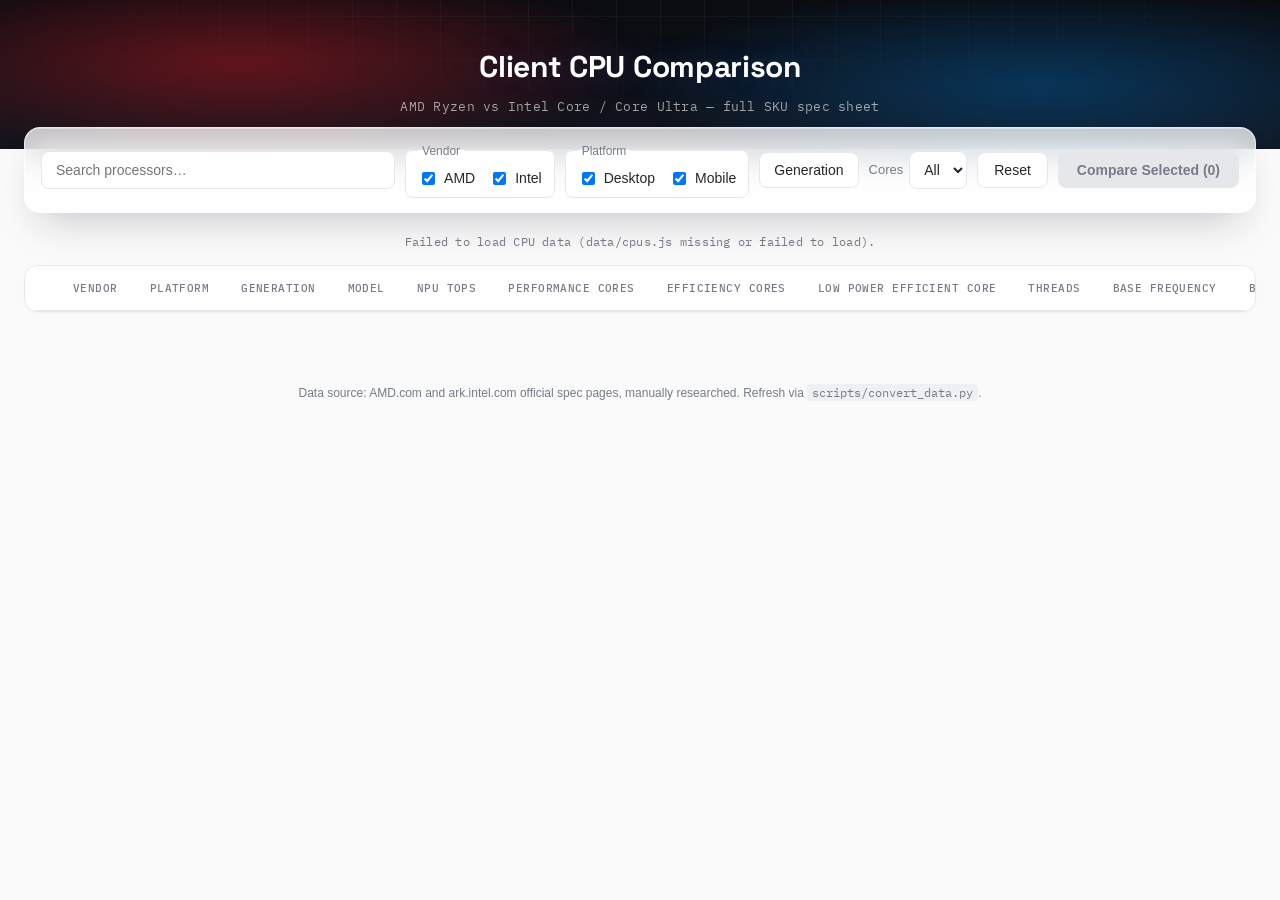
==== clientindex.html @ 338893f2 "Add files via upload" ====
<!DOCTYPE html>
<html lang="en">
<head>
<meta charset="UTF-8">
<meta name="viewport" content="width=device-width, initial-scale=1.0">
<title>AMD Ryzen vs Intel Core Client CPU Comparison</title>
<link rel="stylesheet" href="clientstyles.css">
</head>
<body>
<header class="site-header">
  <div class="header-inner">
    <h1>Client CPU Comparison</h1>
    <p class="subtitle">AMD Ryzen vs Intel Core / Core Ultra &mdash; full SKU spec sheet</p>
  </div>
</header>

<main class="container">
  <section class="controls" aria-label="Filters">
    <div class="controls-row">
      <input type="search" id="search-input" placeholder="Search processors&hellip;" aria-label="Search">

      <fieldset class="control control--checks" id="filter-vendor">
        <legend>Vendor</legend>
        <label><input type="checkbox" value="AMD" checked> AMD</label>
        <label><input type="checkbox" value="Intel" checked> Intel</label>
      </fieldset>

      <fieldset class="control control--checks" id="filter-platform">
        <legend>Platform</legend>
        <label><input type="checkbox" value="Desktop" checked> Desktop</label>
        <label><input type="checkbox" value="Mobile" checked> Mobile</label>
      </fieldset>

      <div class="control multiselect" id="filter-generation">
        <button type="button" class="multiselect-toggle">Generation <span class="ms-count"></span></button>
        <div class="multiselect-panel" hidden></div>
      </div>

      <label class="control">
        <span>Cores</span>
        <select id="filter-cores">
          <option value="">All</option>
        </select>
      </label>

      <button id="reset-filters" type="button" class="reset-btn">Reset</button>
      <button id="compare-btn" type="button" class="compare-btn" disabled>Compare Selected (0)</button>
    </div>
  </section>

  <div class="status-row">
    <span id="row-count">Loading&hellip;</span>
  </div>

  <section id="compare-panel" class="compare-panel" hidden>
    <div class="compare-panel-header">
      <h2>Comparison</h2>
      <button id="compare-close" type="button" class="reset-btn">Close</button>
    </div>
    <div id="compare-table-wrap"></div>
  </section>

  <div class="table-scroll">
    <table id="cpu-table">
      <thead>
        <tr>
          <th class="col-select"><span class="sr-only">Select</span></th>
          <th data-key="vendor" data-type="text">Vendor</th>
          <th data-key="platform" data-type="text">Platform</th>
          <th data-key="generation" data-type="text">Generation</th>
          <th data-key="name" data-type="text">Model</th>
          <th data-key="npuTops" data-type="num">NPU TOPS</th>
          <th data-key="pCores" data-type="num">Performance Cores</th>
          <th data-key="eCores" data-type="num">Efficiency Cores</th>
          <th data-key="lpECores" data-type="num">Low Power Efficient Core</th>
          <th data-key="threads" data-type="num">Threads</th>
          <th data-key="baseFreqGHz" data-type="num">Base Frequency</th>
          <th data-key="boostFreqGHz" data-type="num">Boost Frequency</th>
          <th data-key="cacheMB" data-type="num">Cache Memory</th>
          <th data-key="graphicsModel" data-type="text">Graphics</th>
          <th data-key="graphicsFreqGHz" data-type="num">Graphics Frequency (upto)</th>
          <th data-key="lithography" data-type="text">Processor Technology</th>
          <th data-key="tdpW" data-type="num">TDP</th>
        </tr>
      </thead>
      <tbody id="cpu-table-body">
      </tbody>
    </table>
  </div>
</main>

<footer class="site-footer">
  <p>Data source: AMD.com and ark.intel.com official spec pages, manually researched. Refresh via <code>scripts/convert_data.py</code>.</p>
</footer>

<script src="Clientcpus.js"></script>
<script src="clientapp.js"></script>
</body>
</html>
---- clientstyles.css ----
@import url('https://fonts.googleapis.com/css2?family=IBM+Plex+Mono:wght@400;500;600&family=Space+Grotesk:wght@500;600;700&display=swap');

:root {
  --amd-color: #ED1C24;
  --intel-color: #0071C5;
  --bg: #fafafa;
  --surface: #ffffff;
  --border: #e5e7eb;
  --text: #24262b;
  --text-muted: #767c87;
  --row-hover: #f4f6f9;
  --focus: #2f6fed;
  --ink: #0a0c11;
  --ink-2: #12151e;
  --font-display: "Space Grotesk", -apple-system, BlinkMacSystemFont, "Segoe UI", sans-serif;
  --font-mono: "IBM Plex Mono", ui-monospace, "SFMono-Regular", Menlo, Consolas, monospace;
  font-family: -apple-system, BlinkMacSystemFont, "Segoe UI", Roboto, Helvetica, Arial, sans-serif;
}

* { box-sizing: border-box; }

body {
  margin: 0;
  background: var(--bg);
  color: var(--text);
  font-size: 15px;
  line-height: 1.5;
}

:focus-visible {
  outline: 2px solid var(--focus);
  outline-offset: 2px;
  border-radius: 4px;
}

/* ---------- Header: silicon-die hero ---------- */

.site-header {
  position: relative;
  overflow: hidden;
  isolation: isolate;
  padding: 44px 24px 32px;
  text-align: center;
  background: linear-gradient(180deg, var(--ink) 0%, var(--ink-2) 100%);
  color: #fff;
}

.site-header::before {
  content: "";
  position: absolute;
  inset: 0;
  background-image:
    repeating-linear-gradient(0deg, rgba(255, 255, 255, 0.05) 0 1px, transparent 1px 44px),
    repeating-linear-gradient(90deg, rgba(255, 255, 255, 0.05) 0 1px, transparent 1px 44px);
  -webkit-mask-image: radial-gradient(ellipse 70% 100% at 50% 0%, black 0%, transparent 80%);
          mask-image: radial-gradient(ellipse 70% 100% at 50% 0%, black 0%, transparent 80%);
  pointer-events: none;
}

.site-header::after {
  content: "";
  position: absolute;
  inset: -30% -10%;
  background:
    radial-gradient(38% 60% at 24% 45%, rgba(237, 28, 36, 0.38), transparent 70%),
    radial-gradient(38% 60% at 76% 55%, rgba(0, 113, 197, 0.38), transparent 70%);
  filter: blur(6px);
  animation: duel-drift 16s ease-in-out infinite alternate;
  pointer-events: none;
}

@keyframes duel-drift {
  0%   { transform: translate(-2%, 0%) scale(1); }
  100% { transform: translate(2%, -2%) scale(1.05); }
}

.header-inner {
  position: relative;
  z-index: 1;
}

.header-inner h1 {
  margin: 0;
  font-family: var(--font-display);
  font-size: 30px;
  font-weight: 700;
  letter-spacing: -0.01em;
  text-shadow: 0 0 32px rgba(80, 140, 255, 0.25);
}

.subtitle {
  position: relative;
  z-index: 1;
  margin: 8px 0 0;
  color: rgba(255, 255, 255, 0.6);
  font-family: var(--font-mono);
  font-size: 13px;
  letter-spacing: 0.02em;
}

/* ---------- Layout ---------- */

.container {
  max-width: 1400px;
  margin: 0 auto;
  padding: 0 24px 40px;
}

.controls {
  display: flex;
  justify-content: center;
  margin: -22px 0 20px;
  position: relative;
  z-index: 5;
}

.controls-row {
  display: flex;
  flex-wrap: wrap;
  gap: 10px;
  align-items: center;
  width: 100%;
  background: rgba(255, 255, 255, 0.72);
  backdrop-filter: blur(18px) saturate(180%);
  -webkit-backdrop-filter: blur(18px) saturate(180%);
  border: 1px solid rgba(255, 255, 255, 0.6);
  box-shadow: 0 20px 40px -16px rgba(15, 23, 42, 0.25), 0 1px 0 rgba(255, 255, 255, 0.4) inset;
  border-radius: 16px;
  padding: 14px 16px;
}

#search-input {
  flex: 1 1 260px;
  min-width: 220px;
  padding: 10px 14px;
  border: 1px solid var(--border);
  border-radius: 8px;
  font-size: 14px;
  background: var(--surface);
  transition: box-shadow 0.15s ease, border-color 0.15s ease;
}

#search-input:focus, select:focus, input:focus {
  outline: none;
  border-color: var(--focus);
  box-shadow: 0 0 0 4px rgba(47, 111, 237, 0.15);
}

.control {
  display: flex;
  align-items: center;
  gap: 6px;
  font-size: 13px;
  color: var(--text-muted);
}

.control select {
  padding: 9px 10px;
  border: 1px solid var(--border);
  border-radius: 8px;
  font-size: 14px;
  background: var(--surface);
  color: var(--text);
}

.control--checks {
  border: 1px solid var(--border);
  border-radius: 8px;
  padding: 8px 12px;
  margin: 0;
  gap: 14px;
  background: var(--surface);
}

.control--checks legend {
  padding: 0 4px;
  font-size: 12px;
  color: var(--text-muted);
}

.control--checks label {
  display: inline-flex;
  align-items: center;
  gap: 6px;
  font-size: 14px;
  color: var(--text);
  cursor: pointer;
}

.range-control {
  display: flex;
  align-items: center;
  gap: 6px;
  font-size: 13px;
  color: var(--text-muted);
}

.range-control input[type="number"] {
  width: 72px;
  padding: 9px 8px;
  border: 1px solid var(--border);
  border-radius: 8px;
  font-size: 14px;
  background: var(--surface);
  color: var(--text);
}

.range-sep {
  color: var(--text-muted);
}

.multiselect {
  position: relative;
}

.multiselect-toggle {
  padding: 9px 14px;
  border: 1px solid var(--border);
  border-radius: 8px;
  background: var(--surface);
  color: var(--text);
  font-size: 14px;
  cursor: pointer;
  transition: transform 0.15s ease, box-shadow 0.15s ease, background 0.15s ease;
}

.multiselect-toggle:hover {
  background: var(--row-hover);
  transform: translateY(-1px);
  box-shadow: 0 4px 12px rgba(15, 23, 42, 0.08);
}

.ms-count {
  color: var(--focus);
  font-family: var(--font-mono);
  font-size: 12px;
}

.multiselect-panel {
  position: absolute;
  top: calc(100% + 6px);
  left: 0;
  z-index: 20;
  background: var(--surface);
  border: 1px solid var(--border);
  border-radius: 10px;
  padding: 8px;
  min-width: 220px;
  max-height: 280px;
  overflow-y: auto;
  box-shadow: 0 16px 40px rgba(15, 23, 42, 0.16);
  flex-direction: column;
  gap: 6px;
}

.multiselect-panel:not([hidden]) {
  display: flex;
}

.multiselect-panel label {
  display: flex;
  align-items: center;
  gap: 8px;
  font-size: 13px;
  color: var(--text);
  padding: 4px 6px;
  border-radius: 6px;
  cursor: pointer;
  white-space: nowrap;
}

.multiselect-panel label:hover {
  background: var(--row-hover);
}

.reset-btn {
  padding: 9px 16px;
  border: 1px solid var(--border);
  border-radius: 8px;
  background: var(--surface);
  color: var(--text);
  font-size: 14px;
  cursor: pointer;
  transition: background 0.15s ease, transform 0.15s ease, box-shadow 0.15s ease;
}

.reset-btn:hover {
  background: var(--row-hover);
  transform: translateY(-1px);
  box-shadow: 0 4px 12px rgba(15, 23, 42, 0.08);
}

.compare-btn {
  padding: 9px 18px;
  border: 1px solid transparent;
  border-radius: 8px;
  background: linear-gradient(135deg, var(--focus), #7c3aed);
  color: #fff;
  font-size: 14px;
  font-weight: 600;
  cursor: pointer;
  box-shadow: 0 6px 16px rgba(47, 111, 237, 0.35);
  transition: transform 0.15s ease, box-shadow 0.15s ease, background 0.15s ease, opacity 0.15s ease;
}

.compare-btn:hover:not(:disabled) {
  transform: translateY(-1px);
  box-shadow: 0 10px 24px rgba(47, 111, 237, 0.45);
}

.compare-btn:active:not(:disabled) {
  transform: translateY(0);
}

.compare-btn:disabled {
  background: var(--border);
  border-color: var(--border);
  color: var(--text-muted);
  box-shadow: none;
  cursor: not-allowed;
}

.sr-only {
  position: absolute;
  width: 1px;
  height: 1px;
  overflow: hidden;
  clip: rect(0, 0, 0, 0);
  white-space: nowrap;
}

.col-select {
  width: 36px;
  text-align: center;
}

thead th.col-select {
  cursor: default;
}

tbody td.col-select {
  text-align: center;
}

.status-row {
  text-align: center;
  margin: 0 0 14px;
  color: var(--text-muted);
  font-family: var(--font-mono);
  font-size: 12px;
  letter-spacing: 0.02em;
}

.table-scroll {
  background: var(--surface);
  border: 1px solid var(--border);
  border-radius: 14px;
  overflow: auto;
  max-height: 72vh;
  box-shadow: 0 1px 2px rgba(15, 23, 42, 0.04);
}

.table-scroll::-webkit-scrollbar {
  width: 10px;
  height: 10px;
}

.table-scroll::-webkit-scrollbar-track {
  background: transparent;
}

.table-scroll::-webkit-scrollbar-thumb {
  background: rgba(15, 23, 42, 0.15);
  border-radius: 8px;
}

.table-scroll::-webkit-scrollbar-thumb:hover {
  background: rgba(15, 23, 42, 0.28);
}

table {
  border-collapse: collapse;
  width: 100%;
  min-width: 760px;
}

thead th {
  position: sticky;
  top: 0;
  background: var(--surface);
  color: var(--text-muted);
  text-align: left;
  padding: 14px 16px;
  font-family: var(--font-mono);
  font-size: 11px;
  font-weight: 500;
  text-transform: uppercase;
  letter-spacing: 0.04em;
  cursor: pointer;
  user-select: none;
  white-space: nowrap;
  border-bottom: 1px solid var(--border);
  box-shadow: 0 1px 0 rgba(15, 23, 42, 0.02);
  z-index: 2;
}

thead th:hover {
  color: var(--text);
}

thead th .sort-indicator {
  margin-left: 5px;
  opacity: 0.6;
  font-size: 10px;
}

thead th.sorted {
  color: var(--focus);
}

thead th.sorted .sort-indicator {
  opacity: 1;
}

tbody td {
  padding: 12px 16px;
  border-bottom: 1px solid var(--border);
  white-space: nowrap;
}

tbody tr {
  border-left: 3px solid transparent;
  animation: row-in 0.3s ease both;
}

@keyframes row-in {
  from { opacity: 0; transform: translateY(2px); }
  to   { opacity: 1; transform: translateY(0); }
}

tbody tr:hover {
  background: var(--row-hover);
}

tbody tr.vendor-amd {
  border-left-color: var(--amd-color);
}

tbody tr.vendor-amd:hover {
  background: linear-gradient(90deg, rgba(237, 28, 36, 0.07), transparent 45%);
}

tbody tr.vendor-intel {
  border-left-color: var(--intel-color);
}

tbody tr.vendor-intel:hover {
  background: linear-gradient(90deg, rgba(0, 113, 197, 0.07), transparent 45%);
}

.vendor-badge {
  display: inline-block;
  padding: 3px 10px;
  border-radius: 999px;
  font-family: var(--font-mono);
  font-size: 11px;
  font-weight: 500;
  letter-spacing: 0.02em;
}

.vendor-badge--amd {
  background: linear-gradient(135deg, rgba(237, 28, 36, 0.14), rgba(237, 28, 36, 0.05));
  box-shadow: inset 0 0 0 1px rgba(237, 28, 36, 0.25);
  color: #b5151b;
}

.vendor-badge--intel {
  background: linear-gradient(135deg, rgba(0, 113, 197, 0.14), rgba(0, 113, 197, 0.05));
  box-shadow: inset 0 0 0 1px rgba(0, 113, 197, 0.25);
  color: #0071c5;
}

.cell-muted {
  color: #c2c6cd;
}

.spec-link {
  color: var(--focus);
  text-decoration: none;
  border-bottom: 1px dotted var(--focus);
}

.spec-link:hover {
  text-decoration: none;
  border-bottom-style: solid;
}

.no-results td {
  text-align: center;
  color: var(--text-muted);
  padding: 40px 12px;
  white-space: normal;
}

.site-footer {
  text-align: center;
  color: var(--text-muted);
  font-size: 12px;
  padding: 20px;
}

.site-footer code {
  background: #eef0f3;
  padding: 1px 5px;
  border-radius: 4px;
  font-family: var(--font-mono);
}

/* ---------- Compare panel ---------- */

.compare-panel {
  position: relative;
  background: rgba(255, 255, 255, 0.78);
  backdrop-filter: blur(18px) saturate(180%);
  -webkit-backdrop-filter: blur(18px) saturate(180%);
  border: 1px solid rgba(255, 255, 255, 0.6);
  border-radius: 14px;
  padding: 20px;
  margin-bottom: 20px;
  overflow: auto;
  box-shadow: 0 24px 60px -20px rgba(15, 23, 42, 0.3);
}

.compare-panel::before {
  content: "";
  position: absolute;
  top: 0;
  left: 0;
  right: 0;
  height: 3px;
  border-radius: 14px 14px 0 0;
  background: linear-gradient(90deg, var(--amd-color), var(--focus), var(--intel-color));
}

.compare-panel-header {
  display: flex;
  align-items: center;
  justify-content: space-between;
  margin-bottom: 14px;
}

.compare-panel-header h2 {
  margin: 0;
  font-family: var(--font-display);
  font-size: 17px;
  font-weight: 600;
}

.compare-table {
  border-collapse: collapse;
  width: 100%;
  min-width: 480px;
}

.compare-table th,
.compare-table td {
  padding: 10px 16px;
  border-bottom: 1px solid var(--border);
  text-align: left;
  white-space: nowrap;
}

.compare-table thead th {
  position: static;
  background: transparent;
  color: var(--text);
  cursor: default;
  vertical-align: top;
  text-transform: none;
  letter-spacing: normal;
  font-family: inherit;
  font-size: inherit;
  box-shadow: none;
  border-radius: 0;
}

.compare-table thead th.vendor-amd {
  box-shadow: inset 3px 0 0 var(--amd-color);
}

.compare-table thead th.vendor-intel {
  box-shadow: inset 3px 0 0 var(--intel-color);
}

.compare-col-name {
  font-family: var(--font-display);
  font-size: 14px;
  font-weight: 600;
  margin-bottom: 6px;
}

.compare-remove {
  background: transparent;
  border: 1px solid var(--border);
  color: var(--text-muted);
  border-radius: 6px;
  width: 22px;
  height: 22px;
  font-size: 14px;
  line-height: 1;
  cursor: pointer;
  transition: background 0.15s ease, color 0.15s ease;
}

.compare-remove:hover {
  background: var(--row-hover);
  color: var(--text);
}

.compare-label {
  font-weight: 500;
  color: var(--text-muted);
  font-family: var(--font-mono);
  font-size: 11px;
  text-transform: uppercase;
  letter-spacing: 0.03em;
}

.compare-best {
  background: linear-gradient(135deg, rgba(47, 111, 237, 0.12), rgba(124, 58, 237, 0.06));
  box-shadow: inset 0 0 0 1px rgba(47, 111, 237, 0.18);
  font-weight: 700;
  color: #1a4bb0;
}

@media (prefers-reduced-motion: reduce) {
  .site-header::after,
  tbody tr {
    animation: none;
  }
}
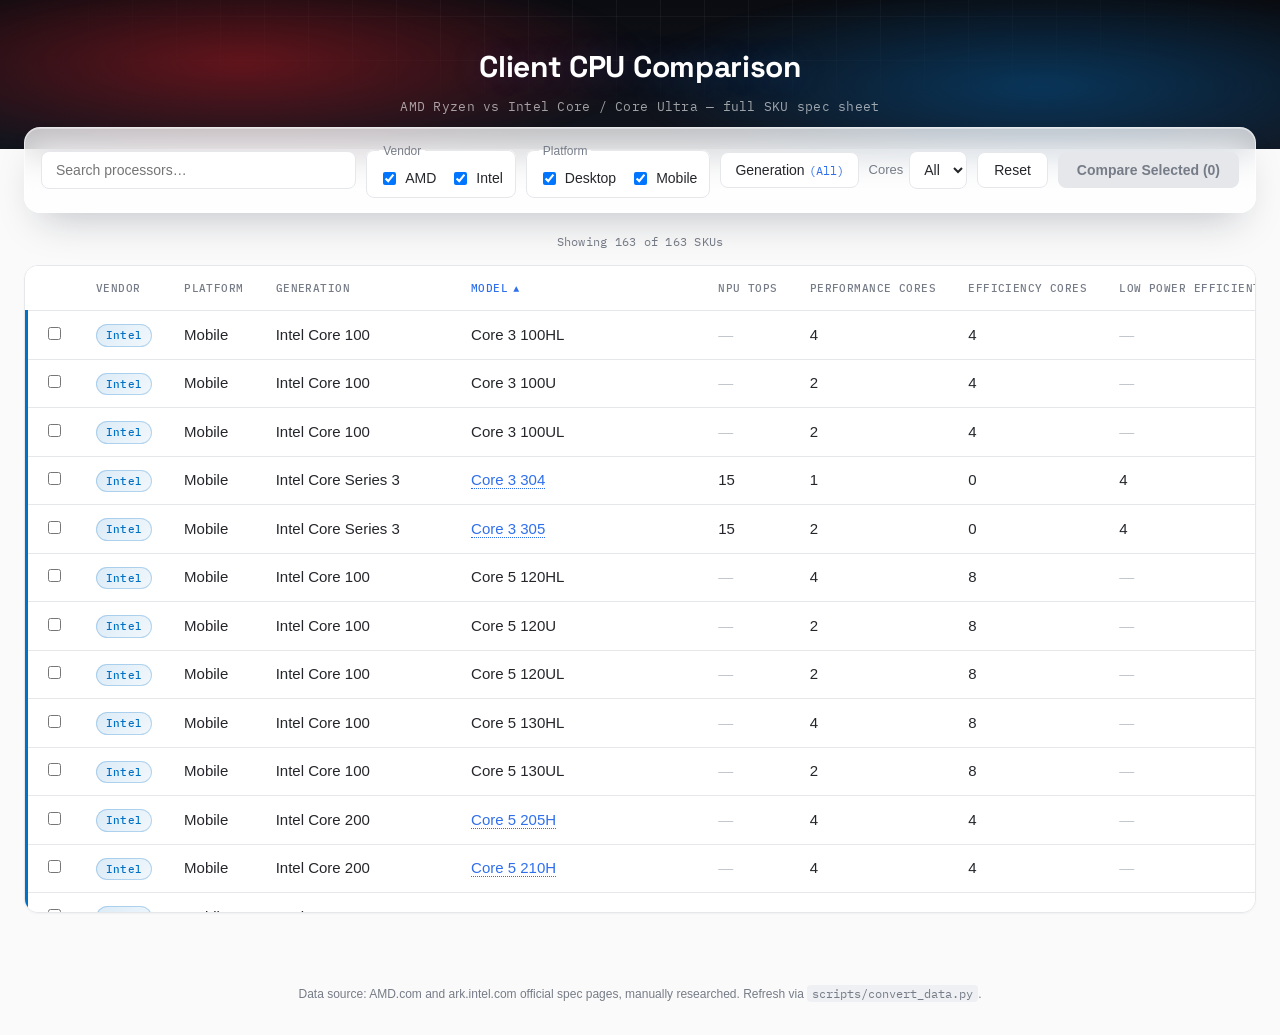
==== commit 51ef4652: "Update clientindex.html" ====
--- a/clientindex.html
+++ b/clientindex.html
@@ -93,7 +93,7 @@
   <p>Data source: AMD.com and ark.intel.com official spec pages, manually researched. Refresh via <code>scripts/convert_data.py</code>.</p>
 </footer>
 
-<script src="Clientcpus.js"></script>
+<script src="clientcpus.js"></script>
 <script src="clientapp.js"></script>
 </body>
 </html>
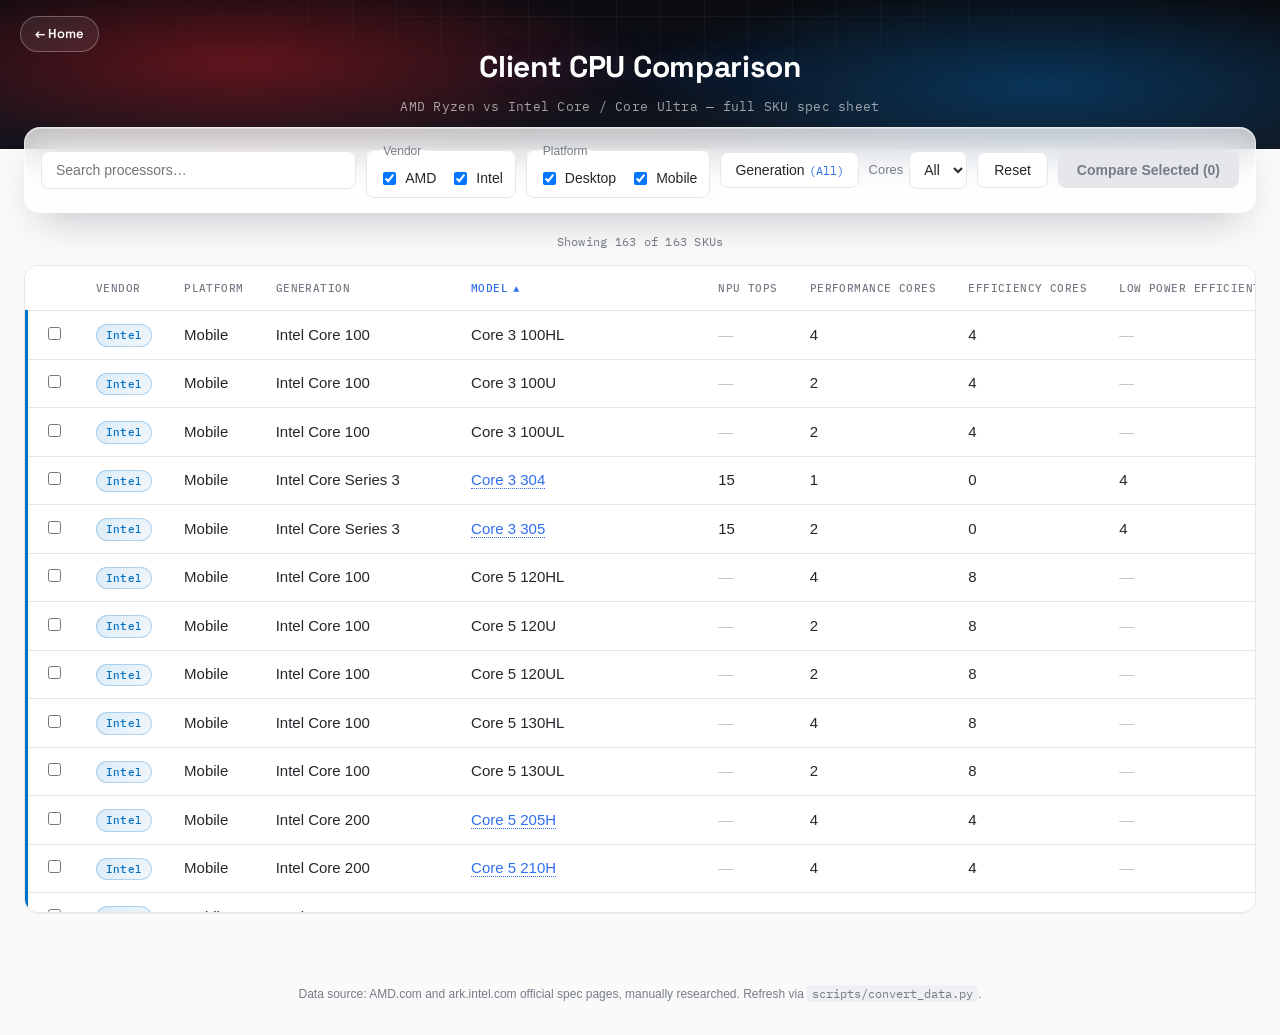
==== commit 45c08b44: "Home button, threads/data fixes, Perf/$, cleanup" ====
--- a/clientindex.html
+++ b/clientindex.html
@@ -8,6 +8,7 @@
 </head>
 <body>
 <header class="site-header">
+  <a class="home-btn" href="index.html" aria-label="Back to CPU Comparison Hub">&larr; Home</a>
   <div class="header-inner">
     <h1>Client CPU Comparison</h1>
     <p class="subtitle">AMD Ryzen vs Intel Core / Core Ultra &mdash; full SKU spec sheet</p>
--- a/clientstyles.css
+++ b/clientstyles.css
@@ -639,3 +639,44 @@
     animation: none;
   }
 }
+
+/* Home button: returns to the hub page (index.html) */
+.home-btn {
+  position: absolute;
+  top: 16px;
+  left: 20px;
+  z-index: 2;
+  display: inline-flex;
+  align-items: center;
+  gap: 6px;
+  padding: 7px 14px;
+  border: 1px solid rgba(255, 255, 255, 0.28);
+  border-radius: 999px;
+  background: rgba(255, 255, 255, 0.08);
+  color: #fff;
+  font-family: var(--font-display);
+  font-size: 13px;
+  font-weight: 600;
+  text-decoration: none;
+  backdrop-filter: blur(4px);
+  transition: background 0.15s ease, border-color 0.15s ease;
+}
+
+.home-btn:hover {
+  background: rgba(255, 255, 255, 0.18);
+  border-color: rgba(255, 255, 255, 0.5);
+}
+
+.home-btn:focus-visible {
+  outline: 2px solid var(--focus);
+  outline-offset: 2px;
+}
+
+@media (max-width: 600px) {
+  .home-btn {
+    position: relative;
+    top: auto;
+    left: auto;
+    margin-bottom: 14px;
+  }
+}
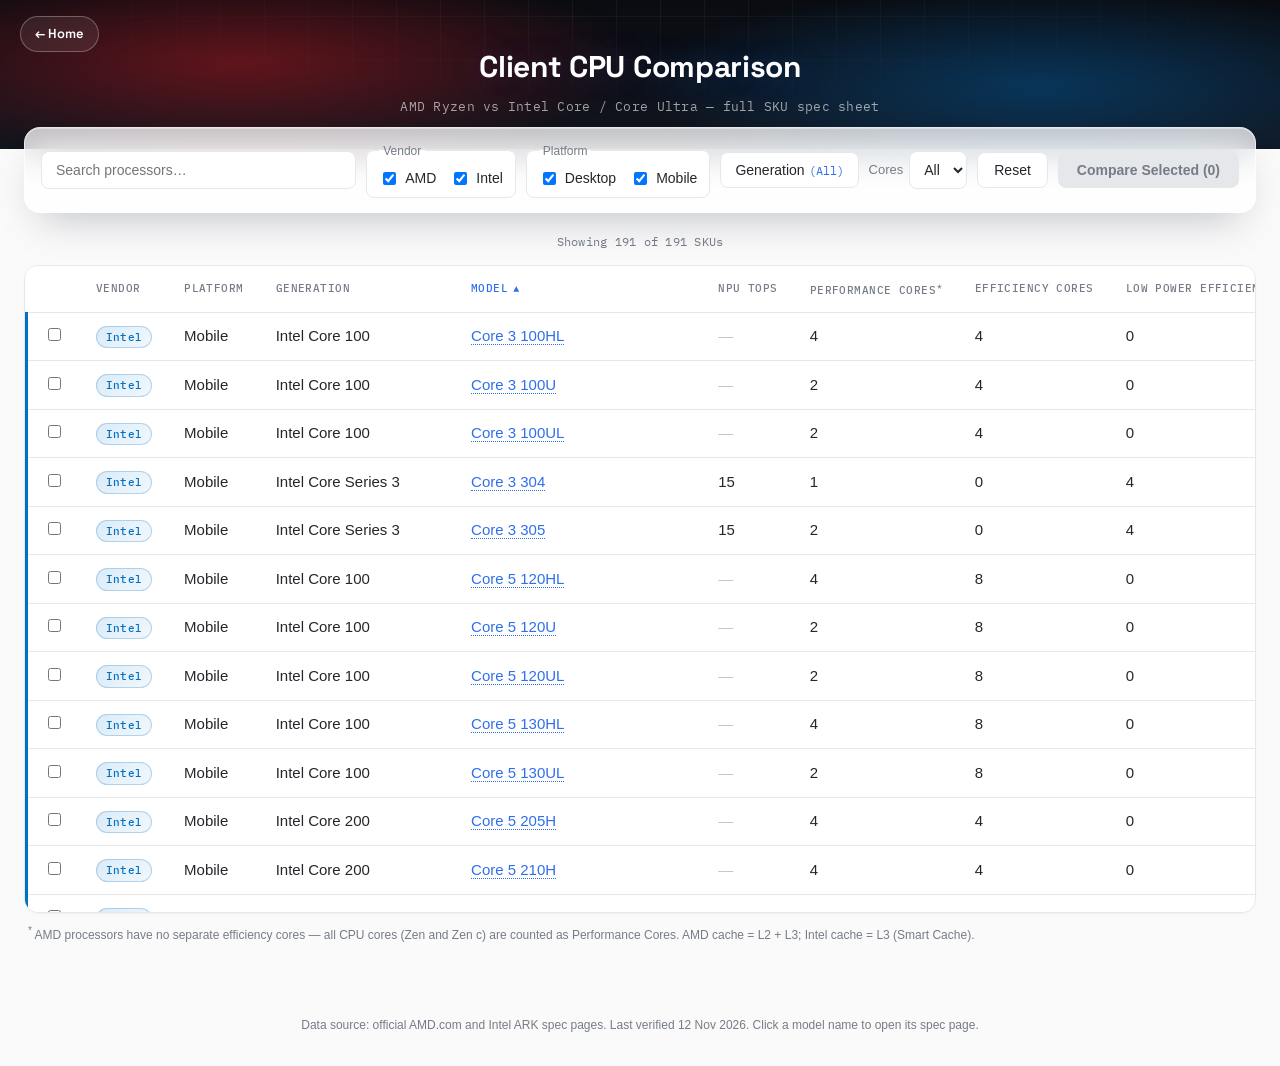
==== commit 83c013e4: "Client page: verified specs, 28 new SKUs, unit headers, AMD core/cache note" ====
--- a/clientindex.html
+++ b/clientindex.html
@@ -4,7 +4,7 @@
 <meta charset="UTF-8">
 <meta name="viewport" content="width=device-width, initial-scale=1.0">
 <title>AMD Ryzen vs Intel Core Client CPU Comparison</title>
-<link rel="stylesheet" href="clientstyles.css">
+<link rel="stylesheet" href="clientstyles.css?v=20261112d">
 </head>
 <body>
 <header class="site-header">
@@ -71,30 +71,31 @@
           <th data-key="generation" data-type="text">Generation</th>
           <th data-key="name" data-type="text">Model</th>
           <th data-key="npuTops" data-type="num">NPU TOPS</th>
-          <th data-key="pCores" data-type="num">Performance Cores</th>
+          <th data-key="pCores" data-type="num" title="AMD: all CPU cores (Zen + Zen c) are counted as Performance Cores; Efficiency / Low Power columns apply to Intel only.">Performance Cores<sup class="th-note">*</sup></th>
           <th data-key="eCores" data-type="num">Efficiency Cores</th>
           <th data-key="lpECores" data-type="num">Low Power Efficient Core</th>
           <th data-key="threads" data-type="num">Threads</th>
-          <th data-key="baseFreqGHz" data-type="num">Base Frequency</th>
-          <th data-key="boostFreqGHz" data-type="num">Boost Frequency</th>
-          <th data-key="cacheMB" data-type="num">Cache Memory</th>
+          <th data-key="baseFreqGHz" data-type="num">Base Frequency (GHz)</th>
+          <th data-key="boostFreqGHz" data-type="num">Boost Frequency (GHz)</th>
+          <th data-key="cacheMB" data-type="num" title="AMD: L2 + L3 cache. Intel: L3 (Smart Cache).">Cache Memory (MB)<sup class="th-note">*</sup></th>
           <th data-key="graphicsModel" data-type="text">Graphics</th>
-          <th data-key="graphicsFreqGHz" data-type="num">Graphics Frequency (upto)</th>
+          <th data-key="graphicsFreqGHz" data-type="num">Graphics Frequency (GHz, up to)</th>
           <th data-key="lithography" data-type="text">Processor Technology</th>
-          <th data-key="tdpW" data-type="num">TDP</th>
+          <th data-key="tdpW" data-type="num">TDP (W)</th>
         </tr>
       </thead>
       <tbody id="cpu-table-body">
       </tbody>
     </table>
   </div>
+  <p class="table-note"><sup>*</sup> AMD processors have no separate efficiency cores &mdash; all CPU cores (Zen and Zen&nbsp;c) are counted as Performance Cores. AMD cache = L2&nbsp;+&nbsp;L3; Intel cache = L3 (Smart Cache).</p>
 </main>
 
 <footer class="site-footer">
-  <p>Data source: AMD.com and ark.intel.com official spec pages, manually researched. Refresh via <code>scripts/convert_data.py</code>.</p>
+  <p>Data source: official AMD.com and Intel ARK spec pages. Last verified 12 Nov 2026. Click a model name to open its spec page.</p>
 </footer>
 
-<script src="clientcpus.js"></script>
-<script src="clientapp.js"></script>
+<script src="clientcpus.js?v=20261112d"></script>
+<script src="clientapp.js?v=20261112d"></script>
 </body>
 </html>
--- a/clientstyles.css
+++ b/clientstyles.css
@@ -514,6 +514,19 @@
   padding: 1px 5px;
   border-radius: 4px;
   font-family: var(--font-mono);
+}
+
+.table-note {
+  margin: 10px 4px 0;
+  color: var(--text-muted);
+  font-size: 12px;
+  line-height: 1.5;
+}
+
+.th-note {
+  font-size: 0.75em;
+  margin-left: 1px;
+  color: var(--text-muted);
 }
 
 /* ---------- Compare panel ---------- */
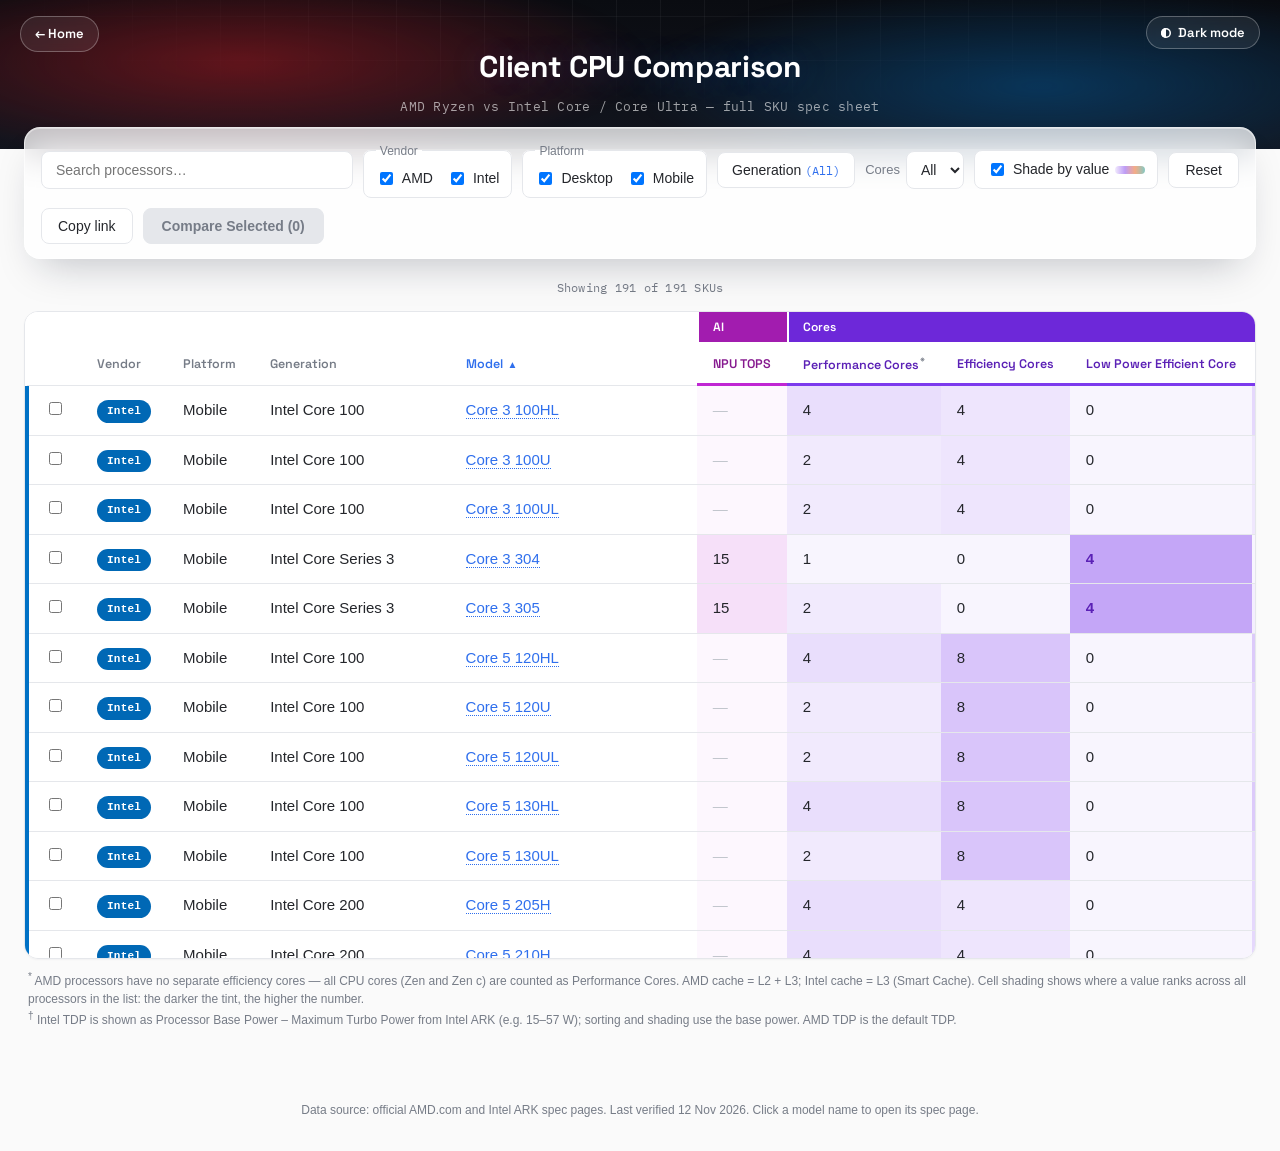
==== commit 80dbe6bf: "Client page: colours, dark mode, shareable links, Intel TDP base-max turbo" ====
--- a/clientindex.html
+++ b/clientindex.html
@@ -4,11 +4,23 @@
 <meta charset="UTF-8">
 <meta name="viewport" content="width=device-width, initial-scale=1.0">
 <title>AMD Ryzen vs Intel Core Client CPU Comparison</title>
-<link rel="stylesheet" href="clientstyles.css?v=20261112d">
+<link rel="stylesheet" href="clientstyles.css?v=20261112g">
+<script>
+  // Apply the saved (or system) colour theme before the page paints, to avoid a flash.
+  (function () {
+    var t = null;
+    try { t = localStorage.getItem("cpu-theme"); } catch (e) {}
+    if (t !== "dark" && t !== "light") {
+      t = window.matchMedia && window.matchMedia("(prefers-color-scheme: dark)").matches ? "dark" : "light";
+    }
+    document.documentElement.setAttribute("data-theme", t);
+  })();
+</script>
 </head>
 <body>
 <header class="site-header">
   <a class="home-btn" href="index.html" aria-label="Back to CPU Comparison Hub">&larr; Home</a>
+  <button type="button" class="theme-btn" id="theme-toggle" aria-pressed="false">Dark mode</button>
   <div class="header-inner">
     <h1>Client CPU Comparison</h1>
     <p class="subtitle">AMD Ryzen vs Intel Core / Core Ultra &mdash; full SKU spec sheet</p>
@@ -44,7 +56,12 @@
         </select>
       </label>
 
+      <label class="control heat-toggle" title="Tint each number by where it ranks among all processors: darker = higher">
+        <input type="checkbox" id="heat-toggle" checked> Shade by value
+      </label>
+
       <button id="reset-filters" type="button" class="reset-btn">Reset</button>
+      <button id="copy-link" type="button" class="reset-btn copy-link-btn" title="Copy a link to this exact view: search, filters, sort and the processors selected for comparison">Copy link</button>
       <button id="compare-btn" type="button" class="compare-btn" disabled>Compare Selected (0)</button>
     </div>
   </section>
@@ -64,38 +81,47 @@
   <div class="table-scroll">
     <table id="cpu-table">
       <thead>
-        <tr>
+        <tr class="group-band" aria-hidden="true">
+          <th colspan="5" class="band-id"></th>
+          <th class="g-ai">AI</th>
+          <th colspan="4" class="g-cores">Cores</th>
+          <th colspan="2" class="g-clocks">Clock speed</th>
+          <th class="g-cache">Cache</th>
+          <th colspan="2" class="g-gfx">Graphics</th>
+          <th colspan="2" class="g-power">Process &amp; power</th>
+        </tr>
+        <tr class="col-heads">
           <th class="col-select"><span class="sr-only">Select</span></th>
           <th data-key="vendor" data-type="text">Vendor</th>
           <th data-key="platform" data-type="text">Platform</th>
           <th data-key="generation" data-type="text">Generation</th>
           <th data-key="name" data-type="text">Model</th>
-          <th data-key="npuTops" data-type="num">NPU TOPS</th>
-          <th data-key="pCores" data-type="num" title="AMD: all CPU cores (Zen + Zen c) are counted as Performance Cores; Efficiency / Low Power columns apply to Intel only.">Performance Cores<sup class="th-note">*</sup></th>
-          <th data-key="eCores" data-type="num">Efficiency Cores</th>
-          <th data-key="lpECores" data-type="num">Low Power Efficient Core</th>
-          <th data-key="threads" data-type="num">Threads</th>
-          <th data-key="baseFreqGHz" data-type="num">Base Frequency (GHz)</th>
-          <th data-key="boostFreqGHz" data-type="num">Boost Frequency (GHz)</th>
-          <th data-key="cacheMB" data-type="num" title="AMD: L2 + L3 cache. Intel: L3 (Smart Cache).">Cache Memory (MB)<sup class="th-note">*</sup></th>
-          <th data-key="graphicsModel" data-type="text">Graphics</th>
-          <th data-key="graphicsFreqGHz" data-type="num">Graphics Frequency (GHz, up to)</th>
-          <th data-key="lithography" data-type="text">Processor Technology</th>
-          <th data-key="tdpW" data-type="num">TDP (W)</th>
+          <th data-key="npuTops" data-group="ai" data-type="num">NPU TOPS</th>
+          <th data-key="pCores" data-group="cores" data-type="num" title="AMD: all CPU cores (Zen + Zen c) are counted as Performance Cores; Efficiency / Low Power columns apply to Intel only.">Performance Cores<sup class="th-note">*</sup></th>
+          <th data-key="eCores" data-group="cores" data-type="num">Efficiency Cores</th>
+          <th data-key="lpECores" data-group="cores" data-type="num">Low Power Efficient Core</th>
+          <th data-key="threads" data-group="cores" data-type="num">Threads</th>
+          <th data-key="baseFreqGHz" data-group="clocks" data-type="num">Base Frequency (GHz)</th>
+          <th data-key="boostFreqGHz" data-group="clocks" data-type="num">Boost Frequency (GHz)</th>
+          <th data-key="cacheMB" data-group="cache" data-type="num" title="AMD: L2 + L3 cache. Intel: L3 (Smart Cache).">Cache Memory (MB)<sup class="th-note">*</sup></th>
+          <th data-key="graphicsModel" data-group="gfx" data-type="text">Graphics</th>
+          <th data-key="graphicsFreqGHz" data-group="gfx" data-type="num">Graphics Frequency (GHz, up to)</th>
+          <th data-key="lithography" data-group="power" data-type="text">Processor Technology</th>
+          <th data-key="tdpW" data-group="power" data-type="num" title="Intel: Processor Base Power &ndash; Maximum Turbo Power (sorted and shaded by base power). AMD: default TDP.">TDP (W)<sup class="th-note">&dagger;</sup></th>
         </tr>
       </thead>
       <tbody id="cpu-table-body">
       </tbody>
     </table>
   </div>
-  <p class="table-note"><sup>*</sup> AMD processors have no separate efficiency cores &mdash; all CPU cores (Zen and Zen&nbsp;c) are counted as Performance Cores. AMD cache = L2&nbsp;+&nbsp;L3; Intel cache = L3 (Smart Cache).</p>
+  <p class="table-note"><sup>*</sup> AMD processors have no separate efficiency cores &mdash; all CPU cores (Zen and Zen&nbsp;c) are counted as Performance Cores. AMD cache = L2&nbsp;+&nbsp;L3; Intel cache = L3 (Smart Cache). Cell shading shows where a value ranks across all processors in the list: the darker the tint, the higher the number.<br><sup>&dagger;</sup> Intel TDP is shown as Processor Base Power &ndash; Maximum Turbo Power from Intel ARK (e.g. 15&ndash;57&nbsp;W); sorting and shading use the base power. AMD TDP is the default TDP.</p>
 </main>
 
 <footer class="site-footer">
   <p>Data source: official AMD.com and Intel ARK spec pages. Last verified 12 Nov 2026. Click a model name to open its spec page.</p>
 </footer>
 
-<script src="clientcpus.js?v=20261112d"></script>
-<script src="clientapp.js?v=20261112d"></script>
+<script src="clientcpus.js?v=20261112g"></script>
+<script src="clientapp.js?v=20261112g"></script>
 </body>
 </html>
--- a/clientstyles.css
+++ b/clientstyles.css
@@ -10,8 +10,24 @@
   --text-muted: #767c87;
   --row-hover: #f4f6f9;
   --focus: #2f6fed;
+  --glass: rgba(255, 255, 255, 0.72);
+  --glass-border: rgba(255, 255, 255, 0.6);
+  --cell-muted: #c2c6cd;
+  --code-bg: #eef0f3;
+  --best-ink: #1a4bb0;
+  --scroll-thumb: rgba(15, 23, 42, 0.15);
+  --hover-overlay: rgba(15, 23, 42, 0.045);
+  --shadow-strong: rgba(15, 23, 42, 0.25);
+  color-scheme: light;
   --ink: #0a0c11;
   --ink-2: #12151e;
+  /* Spec-group palette. Red and blue stay reserved for AMD / Intel. */
+  --g-ai: 192 38 211;      --gb-ai: #a21caf;     --gi-ai: #86198f;
+  --g-cores: 124 58 237;   --gb-cores: #6d28d9;  --gi-cores: #5b21b6;
+  --g-clocks: 234 88 12;   --gb-clocks: #c2410c; --gi-clocks: #9a3412;
+  --g-cache: 13 148 136;   --gb-cache: #0f766e;  --gi-cache: #115e59;
+  --g-gfx: 101 163 13;     --gb-gfx: #4d7c0f;    --gi-gfx: #3f6212;
+  --g-power: 202 138 4;    --gb-power: #a16207;  --gi-power: #854d0e;
   --font-display: "Space Grotesk", -apple-system, BlinkMacSystemFont, "Segoe UI", sans-serif;
   --font-mono: "IBM Plex Mono", ui-monospace, "SFMono-Regular", Menlo, Consolas, monospace;
   font-family: -apple-system, BlinkMacSystemFont, "Segoe UI", Roboto, Helvetica, Arial, sans-serif;
@@ -120,11 +136,11 @@
   gap: 10px;
   align-items: center;
   width: 100%;
-  background: rgba(255, 255, 255, 0.72);
+  background: var(--glass);
   backdrop-filter: blur(18px) saturate(180%);
   -webkit-backdrop-filter: blur(18px) saturate(180%);
-  border: 1px solid rgba(255, 255, 255, 0.6);
-  box-shadow: 0 20px 40px -16px rgba(15, 23, 42, 0.25), 0 1px 0 rgba(255, 255, 255, 0.4) inset;
+  border: 1px solid var(--glass-border);
+  box-shadow: 0 20px 40px -16px var(--shadow-strong), 0 1px 0 rgba(255, 255, 255, 0.4) inset;
   border-radius: 16px;
   padding: 14px 16px;
 }
@@ -137,6 +153,7 @@
   border-radius: 8px;
   font-size: 14px;
   background: var(--surface);
+  color: var(--text);
   transition: box-shadow 0.15s ease, border-color 0.15s ease;
 }
 
@@ -370,7 +387,7 @@
 }
 
 .table-scroll::-webkit-scrollbar-thumb {
-  background: rgba(15, 23, 42, 0.15);
+  background: var(--scroll-thumb);
   border-radius: 8px;
 }
 
@@ -384,24 +401,50 @@
   min-width: 760px;
 }
 
-thead th {
+#cpu-table thead {
   position: sticky;
   top: 0;
+  z-index: 3;
+}
+
+thead th {
   background: var(--surface);
   color: var(--text-muted);
   text-align: left;
-  padding: 14px 16px;
-  font-family: var(--font-mono);
-  font-size: 11px;
-  font-weight: 500;
-  text-transform: uppercase;
-  letter-spacing: 0.04em;
+  padding: 12px 16px;
+  font-family: var(--font-display);
+  font-size: 12.5px;
+  font-weight: 600;
   cursor: pointer;
   user-select: none;
   white-space: nowrap;
-  border-bottom: 1px solid var(--border);
-  box-shadow: 0 1px 0 rgba(15, 23, 42, 0.02);
-  z-index: 2;
+  box-shadow: inset 0 -1px 0 var(--border);
+}
+
+/* Coloured band naming each spec group (acts as the legend) */
+#cpu-table .group-band th {
+  padding: 6px 16px;
+  color: #fff;
+  font-size: 12px;
+  font-weight: 600;
+  letter-spacing: 0.01em;
+  cursor: default;
+  background: var(--gb);
+  box-shadow: inset 2px 0 0 var(--surface);
+}
+
+#cpu-table .group-band th.band-id {
+  background: var(--surface);
+  box-shadow: none;
+}
+
+#cpu-table .col-heads th[data-group] {
+  color: var(--gi);
+  box-shadow: inset 0 -3px 0 rgb(var(--g));
+}
+
+#cpu-table .col-heads th[data-group]:hover {
+  background: rgb(var(--g) / 0.06);
 }
 
 thead th:hover {
@@ -418,6 +461,61 @@
   color: var(--focus);
 }
 
+#cpu-table .col-heads th[data-group].sorted {
+  color: var(--gi);
+  background: rgb(var(--g) / 0.1);
+}
+
+/* Group colour variables, applied to band cells, headers, body cells, compare panel */
+.g-ai     { --g: var(--g-ai);     --gb: var(--gb-ai);     --gi: var(--gi-ai); }
+.g-cores  { --g: var(--g-cores);  --gb: var(--gb-cores);  --gi: var(--gi-cores); }
+.g-clocks { --g: var(--g-clocks); --gb: var(--gb-clocks); --gi: var(--gi-clocks); }
+.g-cache  { --g: var(--g-cache);  --gb: var(--gb-cache);  --gi: var(--gi-cache); }
+.g-gfx    { --g: var(--g-gfx);    --gb: var(--gb-gfx);    --gi: var(--gi-gfx); }
+.g-power  { --g: var(--g-power);  --gb: var(--gb-power);  --gi: var(--gi-power); }
+th[data-group="ai"]     { --g: var(--g-ai);     --gi: var(--gi-ai); }
+th[data-group="cores"]  { --g: var(--g-cores);  --gi: var(--gi-cores); }
+th[data-group="clocks"] { --g: var(--g-clocks); --gi: var(--gi-clocks); }
+th[data-group="cache"]  { --g: var(--g-cache);  --gi: var(--gi-cache); }
+th[data-group="gfx"]    { --g: var(--g-gfx);    --gi: var(--gi-gfx); }
+th[data-group="power"]  { --g: var(--g-power);  --gi: var(--gi-power); }
+
+/* Body cells: faint group wash, or value shading when "Shade by value" is on */
+#cpu-table tbody td.grp {
+  background: rgb(var(--g) / 0.035);
+}
+
+#cpu-table.heat tbody td.heat-cell {
+  background: rgb(var(--g) / var(--a));
+}
+
+#cpu-table.heat tbody td.heat-top {
+  color: var(--gi);
+  font-weight: 700;
+}
+
+#cpu-table tbody tr:hover td {
+  box-shadow: inset 0 0 0 999px var(--hover-overlay);
+}
+
+.heat-toggle {
+  border: 1px solid var(--border);
+  border-radius: 8px;
+  padding: 8px 12px;
+  background: var(--surface);
+  color: var(--text);
+  font-size: 14px;
+  cursor: pointer;
+}
+
+.heat-toggle::after {
+  content: "";
+  width: 30px;
+  height: 8px;
+  border-radius: 4px;
+  background: linear-gradient(90deg, rgb(var(--g-cores) / 0.1), rgb(var(--g-cores) / 0.5), rgb(var(--g-clocks) / 0.5), rgb(var(--g-cache) / 0.5));
+}
+
 thead th.sorted .sort-indicator {
   opacity: 1;
 }
@@ -429,7 +527,7 @@
 }
 
 tbody tr {
-  border-left: 3px solid transparent;
+  border-left: 4px solid transparent;
   animation: row-in 0.3s ease both;
 }
 
@@ -469,19 +567,19 @@
 }
 
 .vendor-badge--amd {
-  background: linear-gradient(135deg, rgba(237, 28, 36, 0.14), rgba(237, 28, 36, 0.05));
-  box-shadow: inset 0 0 0 1px rgba(237, 28, 36, 0.25);
-  color: #b5151b;
+  background: #d9151d;
+  color: #fff;
+  font-weight: 600;
 }
 
 .vendor-badge--intel {
-  background: linear-gradient(135deg, rgba(0, 113, 197, 0.14), rgba(0, 113, 197, 0.05));
-  box-shadow: inset 0 0 0 1px rgba(0, 113, 197, 0.25);
-  color: #0071c5;
+  background: #0068b5;
+  color: #fff;
+  font-weight: 600;
 }
 
 .cell-muted {
-  color: #c2c6cd;
+  color: var(--cell-muted);
 }
 
 .spec-link {
@@ -510,7 +608,7 @@
 }
 
 .site-footer code {
-  background: #eef0f3;
+  background: var(--code-bg);
   padding: 1px 5px;
   border-radius: 4px;
   font-family: var(--font-mono);
@@ -533,10 +631,10 @@
 
 .compare-panel {
   position: relative;
-  background: rgba(255, 255, 255, 0.78);
+  background: var(--glass);
   backdrop-filter: blur(18px) saturate(180%);
   -webkit-backdrop-filter: blur(18px) saturate(180%);
-  border: 1px solid rgba(255, 255, 255, 0.6);
+  border: 1px solid var(--glass-border);
   border-radius: 14px;
   padding: 20px;
   margin-bottom: 20px;
@@ -585,6 +683,7 @@
 
 .compare-table thead th {
   position: static;
+  font-weight: 600;
   background: transparent;
   color: var(--text);
   cursor: default;
@@ -634,16 +733,25 @@
   font-weight: 500;
   color: var(--text-muted);
   font-family: var(--font-mono);
-  font-size: 11px;
-  text-transform: uppercase;
-  letter-spacing: 0.03em;
+  font-size: 12px;
+}
+
+.compare-label[class*="g-"] {
+  color: var(--gi);
+  box-shadow: inset 3px 0 0 rgb(var(--g));
+}
+
+.compare-best[class*="g-"] {
+  background: rgb(var(--g) / 0.16);
+  box-shadow: inset 0 0 0 1px rgb(var(--g) / 0.35);
+  color: var(--gi);
 }
 
 .compare-best {
   background: linear-gradient(135deg, rgba(47, 111, 237, 0.12), rgba(124, 58, 237, 0.06));
   box-shadow: inset 0 0 0 1px rgba(47, 111, 237, 0.18);
   font-weight: 700;
-  color: #1a4bb0;
+  color: var(--best-ink);
 }
 
 @media (prefers-reduced-motion: reduce) {
@@ -675,6 +783,46 @@
   transition: background 0.15s ease, border-color 0.15s ease;
 }
 
+.theme-btn {
+  position: absolute;
+  top: 16px;
+  right: 20px;
+  z-index: 2;
+  padding: 7px 14px;
+  border: 1px solid rgba(255, 255, 255, 0.28);
+  border-radius: 999px;
+  background: rgba(255, 255, 255, 0.08);
+  color: #fff;
+  font-family: var(--font-display);
+  font-size: 13px;
+  font-weight: 600;
+  cursor: pointer;
+  backdrop-filter: blur(4px);
+  transition: background 0.15s ease, border-color 0.15s ease;
+}
+
+.theme-btn::before {
+  content: "";
+  display: inline-block;
+  width: 10px;
+  height: 10px;
+  margin-right: 7px;
+  border-radius: 50%;
+  vertical-align: -1px;
+  background: linear-gradient(90deg, #fff 50%, transparent 50%);
+  box-shadow: inset 0 0 0 1.5px #fff;
+}
+
+.theme-btn:hover {
+  background: rgba(255, 255, 255, 0.18);
+  border-color: rgba(255, 255, 255, 0.5);
+}
+
+.copy-link-btn.copied {
+  border-color: rgb(var(--g-cache));
+  color: var(--gi-cache);
+}
+
 .home-btn:hover {
   background: rgba(255, 255, 255, 0.18);
   border-color: rgba(255, 255, 255, 0.5);
@@ -686,6 +834,13 @@
 }
 
 @media (max-width: 600px) {
+  .theme-btn {
+    position: relative;
+    top: auto;
+    right: auto;
+    margin: 0 0 14px 8px;
+  }
+
   .home-btn {
     position: relative;
     top: auto;
@@ -693,3 +848,47 @@
     margin-bottom: 14px;
   }
 }
+
+/* ---------- Dark theme ---------- */
+
+:root[data-theme="dark"] {
+  color-scheme: dark;
+  --bg: #0e131d;
+  --surface: #151b27;
+  --border: #263043;
+  --text: #e4e8ef;
+  --text-muted: #96a0b1;
+  --row-hover: #1b2331;
+  --focus: #6b9bff;
+  --glass: rgba(21, 27, 39, 0.82);
+  --glass-border: rgba(255, 255, 255, 0.08);
+  --cell-muted: #465166;
+  --code-bg: #222b3b;
+  --best-ink: #a9c2ff;
+  --scroll-thumb: rgba(255, 255, 255, 0.16);
+  --hover-overlay: rgba(255, 255, 255, 0.05);
+  --shadow-strong: rgba(0, 0, 0, 0.55);
+  /* Lighter group inks so coloured text stays readable on dark cells */
+  --gi-ai: #f0abfc;
+  --gi-cores: #c4b5fd;
+  --gi-clocks: #fdba74;
+  --gi-cache: #5eead4;
+  --gi-gfx: #bef264;
+  --gi-power: #fcd34d;
+}
+
+:root[data-theme="dark"] .theme-btn::before {
+  background: linear-gradient(90deg, transparent 50%, #fff 50%);
+}
+
+:root[data-theme="dark"] .multiselect-panel,
+:root[data-theme="dark"] .table-scroll {
+  box-shadow: 0 16px 40px rgba(0, 0, 0, 0.45);
+}
+
+:root[data-theme="dark"] #cpu-table.heat tbody td.heat-cell {
+  background: rgb(var(--g) / calc(var(--a) * 0.9));
+}
+
+:root[data-theme="dark"] .vendor-badge--amd { background: #e0262d; }
+:root[data-theme="dark"] .vendor-badge--intel { background: #1177c8; }
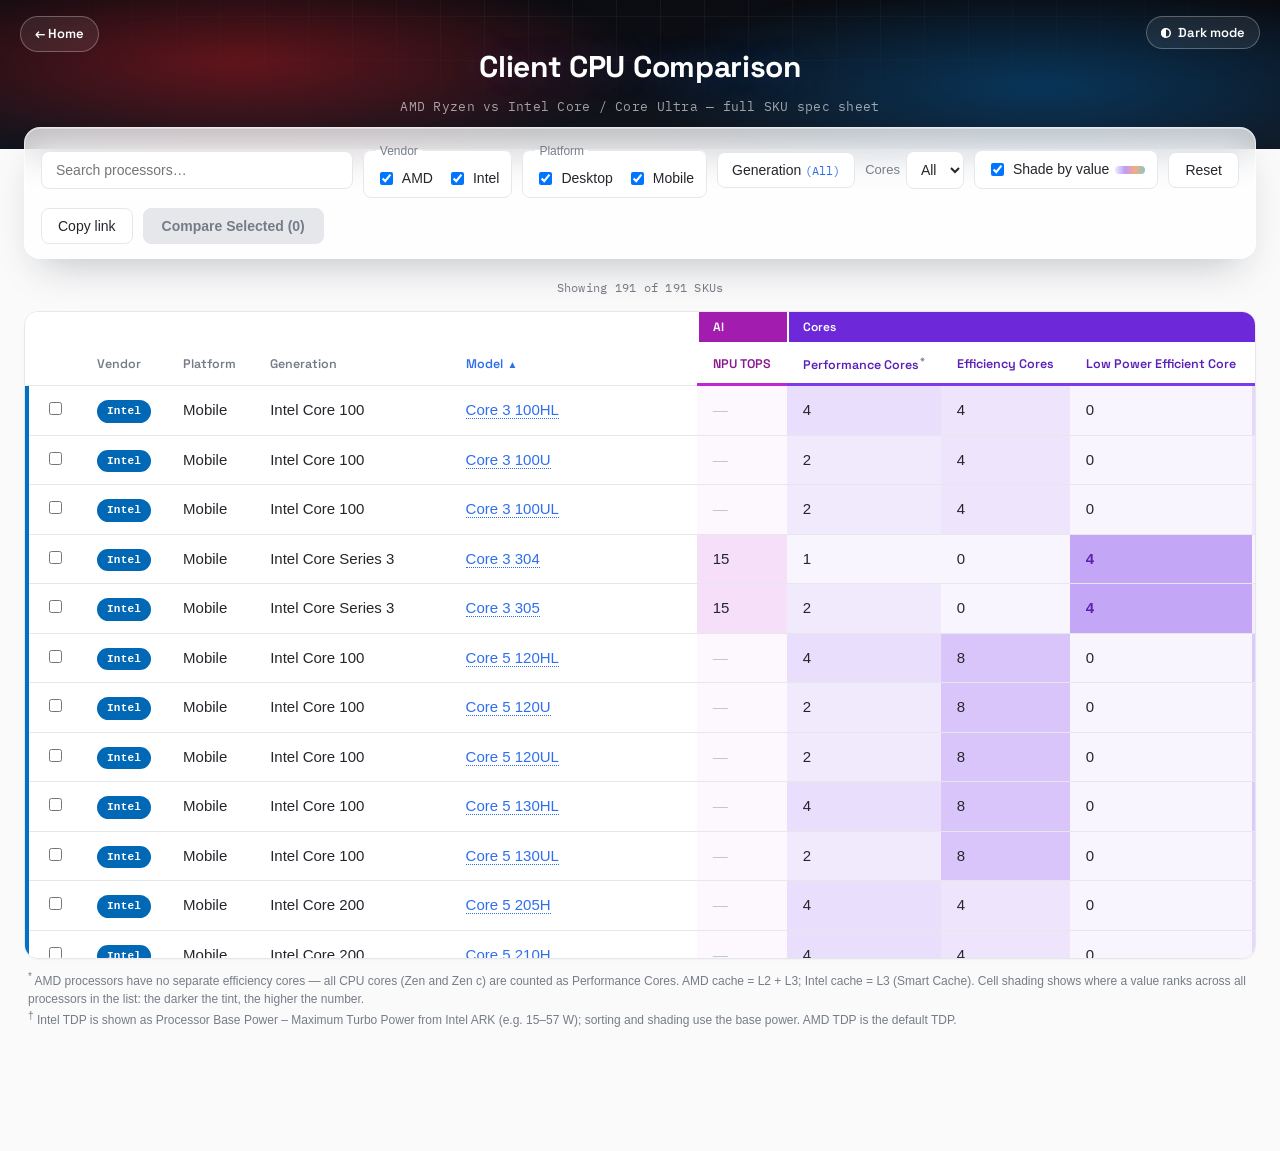
==== commit 281f65db: "Venice SP7 SPECrate 2017/2026 scores from spec.org" ====
--- a/clientindex.html
+++ b/clientindex.html
@@ -4,7 +4,7 @@
 <meta charset="UTF-8">
 <meta name="viewport" content="width=device-width, initial-scale=1.0">
 <title>AMD Ryzen vs Intel Core Client CPU Comparison</title>
-<link rel="stylesheet" href="clientstyles.css?v=20261112g">
+<link rel="stylesheet" href="clientstyles.css?v=20261123a">
 <script>
   // Apply the saved (or system) colour theme before the page paints, to avoid a flash.
   (function () {
@@ -121,7 +121,7 @@
   <p>Data source: official AMD.com and Intel ARK spec pages. Last verified 12 Nov 2026. Click a model name to open its spec page.</p>
 </footer>
 
-<script src="clientcpus.js?v=20261112g"></script>
-<script src="clientapp.js?v=20261112g"></script>
+<script src="clientcpus.js?v=20261123a"></script>
+<script src="clientapp.js?v=20261123a"></script>
 </body>
 </html>
